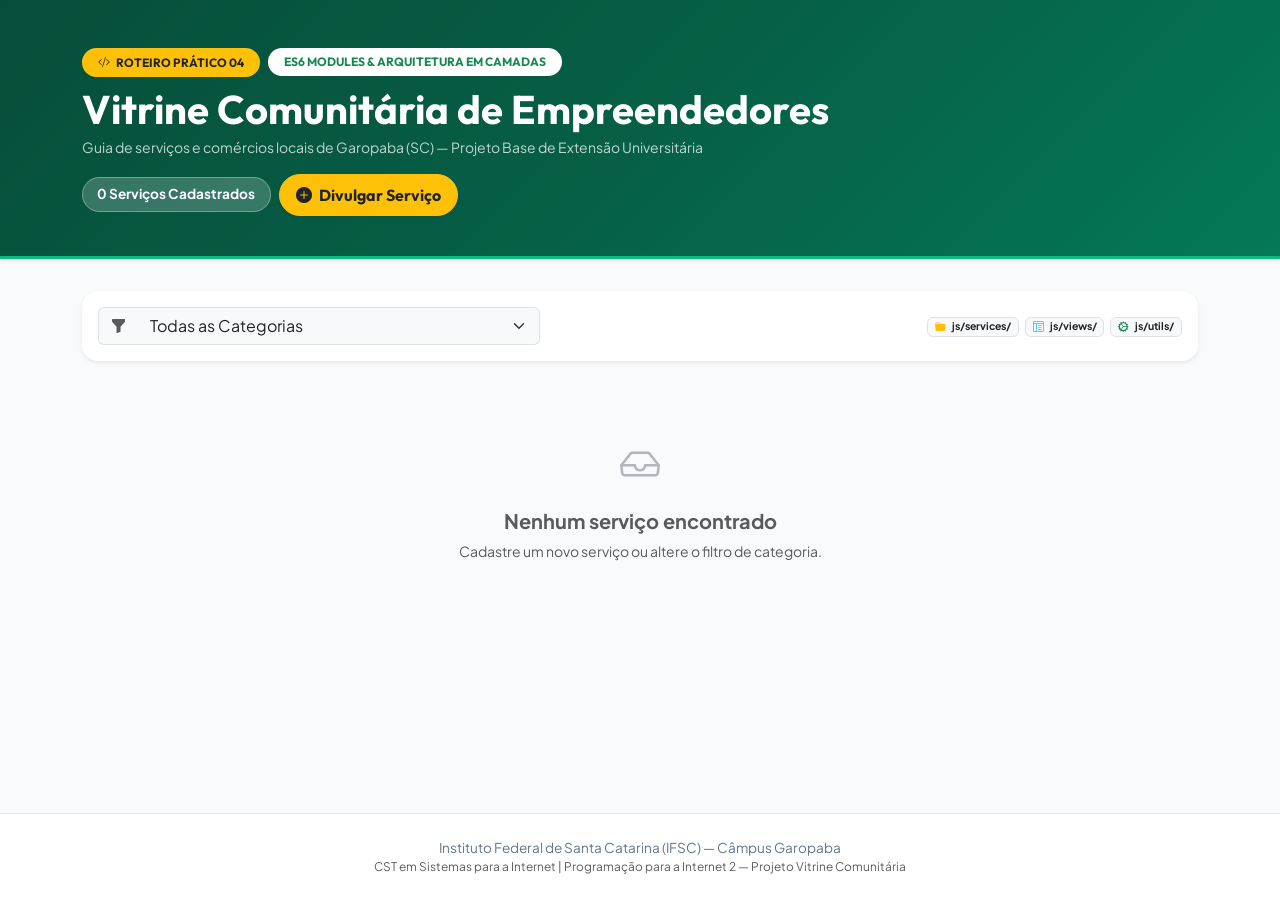
==== index.html @ 0df757b6 "Publica versão atual do projeto" ====
<!DOCTYPE html>
<html lang="pt-BR">

<head>
  <meta charset="UTF-8">
  <meta name="viewport" content="width=device-width, initial-scale=1.0">
  <title>Vitrine Comunitária de Garopaba — Roteiro 04 (ES6 Modules)</title>

  <!-- Bootstrap 5 CSS & Icons & Fonts -->
  <link rel="stylesheet" href="https://cdn.jsdelivr.net/npm/bootstrap@5.3.3/dist/css/bootstrap.min.css">
  <link rel="stylesheet" href="https://cdn.jsdelivr.net/npm/bootstrap-icons@1.11.3/font/bootstrap-icons.min.css">

  <!--  Google Fonts -->
  <link rel="preconnect" href="https://fonts.googleapis.com">
  <link rel="preconnect" href="https://fonts.gstatic.com" crossorigin>
  <link rel="stylesheet"
    href="https://fonts.googleapis.com/css2?family=Outfit:wght@500;700;800&family=Plus+Jakarta+Sans:wght@400;500;600;700&family=Fira+Code:wght@400;500;600&display=swap">
  <link rel="stylesheet" href="styles.css">
</head>

<body>

  <!-- TOAST DE NOTIFICAÇÃO FLUTUANTE -->

  <div class="toast-container position-fixed top-0 end-0 p-3" style="z-index: 1090;">
    <div id="toastNotificacao" class="toast align-items-center text-bg-success border-0 shadow-lg" role="alert"
      aria-live="assertive" aria-atomic="true">
      <div class="d-flex">
        <div class="toast-body d-flex align-items-center gap-2">
          <i class="bi bi-check-circle-fill fs-5"></i>
          <div>
            <strong id="toastTitulo" class="d-block">Sucesso!</strong>
            <span id="toastMensagem">Operação realizada com êxito.</span>
          </div>
        </div>
        <button type="button" class="btn-close btn-close-white me-2 m-auto" data-bs-dismiss="toast"
          aria-label="Fechar"></button>
      </div>
    </div>
  </div>

  <!-- HERO BANNER -->
  <header class="hero-banner shadow-sm">
    <div class="container">
      <div class="d-flex align-items-center justify-content-between flex-wrap gap-3">
        <div>
          <div class="d-flex align-items-center gap-2 mb-2">
            <span class="badge bg-warning text-dark font-outfit fw-bold px-3 py-2 rounded-pill">
              <i class="bi bi-code-slash me-1"></i> ROTEIRO PRÁTICO 04
            </span>
            <span class="badge bg-white text-success font-outfit fw-bold px-3 py-2 rounded-pill">
              ES6 MODULES &amp; ARQUITETURA EM CAMADAS
            </span>
          </div>
          <h1 class="display-6 fw-bold font-outfit mb-1">Vitrine Comunitária de Empreendedores</h1>
          <p class="mb-0 opacity-75 small">Guia de serviços e comércios locais de Garopaba (SC) — Projeto Base de
            Extensão Universitária</p>
        </div>
        <div class="d-flex align-items-center gap-2">
          <span class="badge-counter" id="totalServicosBadge">Carregando...</span>
          <button class="btn btn-warning text-dark font-outfit fw-bold px-3 py-2 rounded-pill shadow-sm"
            data-bs-toggle="modal" data-bs-target="#modalCadastro">
            <i class="bi bi-plus-circle-fill me-1"></i> Divulgar Serviço
          </button>
        </div>
      </div>
    </div>
  </header>

  <!-- FILTROS & CONTEÚDO PRINCIPAL -->
  <main class="container mb-5">

    <!-- BARRA DE CONTROLE E FILTRO -->
    <div class="card border-0 shadow-sm rounded-4 mb-4 p-3 bg-white">
      <div class="row g-3 align-items-center justify-content-between">
        <div class="col-md-5">
          <div class="input-group">
            <span class="input-group-text bg-light border-end-0"><i class="bi bi-funnel-fill text-muted"></i></span>
            <select class="form-select border-start-0 bg-light" id="filtroCategoria">
              <option value="todas">Todas as Categorias</option>
              <option value="Alimentação">Alimentação &amp; Gastronomia</option>
              <option value="Tecnologia">Tecnologia &amp; Internet</option>
              <option value="Artesanato">Artesanato &amp; Arte Local</option>
              <option value="Serviços Gerais">Serviços Gerais &amp; Reformas</option>
              <option value="Turismo">Turismo &amp; Passeios</option>
            </select>
          </div>
        </div>

        <div class="col-md-7 text-md-end text-muted small">
          <span class="badge bg-light text-dark border me-1"><i class="bi bi-folder-fill text-warning me-1"></i>
            js/services/</span>
          <span class="badge bg-light text-dark border me-1"><i
              class="bi bi-layout-text-window-reverse text-info me-1"></i> js/views/</span>
          <span class="badge bg-light text-dark border"><i class="bi bi-gear-wide-connected text-success me-1"></i>
            js/utils/</span>
        </div>
      </div>
    </div>

    <!-- GRID DINÂMICO DE CARDS DA VITRINE -->
    <div class="row" id="vitrineContainer">
      <!-- Injetado dinamicamente pela vitrineView.js -->
    </div>

  </main>

  <!-- MODAL DE CADASTRO COM VALIDAÇÃO VISUAL BOOTSTRAP 5 -->
  <div class="modal fade" id="modalCadastro" tabindex="-1" aria-labelledby="modalCadastroLabel" aria-hidden="true">
    <div class="modal-dialog modal-dialog-centered">
      <div class="modal-content rounded-4 border-0 shadow-lg">
        <div class="modal-header border-0 pb-0">
          <h5 class="modal-title font-outfit fw-bold text-dark" id="modalCadastroLabel">
            <i class="bi bi-shop text-success me-2"></i>Cadastrar Serviço na Vitrine
          </h5>
          <button type="button" class="btn-close" data-bs-dismiss="modal" aria-label="Fechar"></button>
        </div>

        <form id="formCadastro" novalidate>
          <input type="hidden" id="servicoId" value="">
          <div class="modal-body pt-3">
            <p class="text-muted small mb-3">Preencha as informações do empreendedor local para cadastrar na vitrine:
            </p>

            <div class="mb-3">
              <label for="nome" class="form-label small fw-bold text-muted">Nome do Empreendimento / Profissional
                *</label>
              <input type="text" class="form-control rounded-3" id="nome" placeholder="Ex: Maré Alta Artesanatos"
                required>
              <div class="invalid-feedback">Por favor, informe o nome do empreendimento.</div>
            </div>

            <div class="row g-2 mb-3">
              <div class="col-md-6">
                <label for="categoria" class="form-label small fw-bold text-muted">Categoria *</label>
                <select class="form-select rounded-3" id="categoria" required>
                  <option value="" selected disabled>Selecione...</option>
                  <option value="Alimentação">Alimentação &amp; Gastronomia</option>
                  <option value="Tecnologia">Tecnologia &amp; Internet</option>
                  <option value="Artesanato">Artesanato &amp; Arte Local</option>
                  <option value="Serviços Gerais">Serviços Gerais &amp; Reformas</option>
                  <option value="Turismo">Turismo &amp; Passeios</option>
                </select>
                <div class="invalid-feedback">Selecione uma categoria.</div>
              </div>

              <div class="col-md-6">
                <label for="bairro" class="form-label small fw-bold text-muted">Bairro / Localidade *</label>
                <input type="text" class="form-control rounded-3" id="bairro" placeholder="Ex: Ferrugem, Centro..."
                  required>
                <div class="invalid-feedback">Informe o bairro em Garopaba.</div>
              </div>
            </div>

            <div class="row g-2 mb-3">
              <div class="col-md-6">
                <label for="precoBase" class="form-label small fw-bold text-muted">Preço Base Referência (R$) *</label>
                <input type="number" step="0.50" min="0" class="form-control rounded-3" id="precoBase"
                  placeholder="Ex: 50.00" required>
                <div class="invalid-feedback">Informe um valor válido em R$.</div>
              </div>

              <div class="col-md-6">
                <label for="telefone" class="form-label small fw-bold text-muted">WhatsApp / Telefone *</label>
                <input type="tel" class="form-control rounded-3" id="telefone" placeholder="48999998888" required
                  pattern="[0-9]{10,11}">
                <div class="invalid-feedback">Informe um telefone válido com DDD (10 ou 11 dígitos).</div>
              </div>
            </div>

            <div class="mb-3">
              <label for="descricao" class="form-label small fw-bold text-muted">Descrição dos Serviços e Produtos
                *</label>
              <textarea class="form-control rounded-3" id="descricao" rows="3"
                placeholder="Descreva os produtos, serviços, diferenciais ou formas de atendimento..."
                required></textarea>
              <div class="invalid-feedback">Insira uma breve descrição sobre o negócio.</div>
            </div>
          </div>

          <div class="modal-footer border-0 pt-0">
            <button type="button" class="btn btn-light rounded-pill px-4 text-muted fw-bold"
              data-bs-dismiss="modal">Cancelar</button>
            <button type="submit" class="btn btn-success rounded-pill px-4 font-outfit fw-bold shadow-sm"
              id="btnSalvarModal">
              <i class="bi bi-check2-circle me-1"></i> <span id="btnSalvarTexto">Salvar na Vitrine</span>
            </button>
          </div>
        </form>

      </div>
    </div>
  </div>

  <!-- RODAPÉ INSTITUCIONAL -->
  <footer>
    <div class="container text-center">
      <p class="mb-0">Instituto Federal de Santa Catarina (IFSC) — Câmpus Garopaba</p>
      <p class="small text-muted mb-0">CST em Sistemas para a Internet | Programação para a Internet 2 — Projeto Vitrine
        Comunitária</p>
    </div>
  </footer>

  <!-- SCRIPTS BOOTSTRAP BUNDLE & JS MODULAR ES6 -->
  <script src="https://cdn.jsdelivr.net/npm/bootstrap@5.3.3/dist/js/bootstrap.bundle.min.js"></script>
  <script type="module" src="js/main.js"></script>
</body>

</html>
---- styles.css ----
/* Estilos da Vitrine Comunitária de Garopaba (Roteiro 04) */
:root {
  --ifsc-green: #059669;
  --ifsc-dark-green: #047857;
  --garopaba-blue: #0284c7;
  --bg-page: #f8fafc;
  --text-dark: #0f172a;
}

body {
  font-family: 'Plus Jakarta Sans', sans-serif;
  background-color: var(--bg-page);
  color: var(--text-dark);
  min-height: 100vh;
  display: flex;
  flex-direction: column;
}

.font-outfit {
  font-family: 'Outfit', sans-serif;
}

.hero-banner {
  background: linear-gradient(135deg, #064e3b 0%, #065f46 50%, #047857 100%);
  color: #ffffff;
  padding: 3rem 0 2.5rem;
  margin-bottom: 2rem;
  border-bottom: 3px solid #10b981;
}

.vitrine-card {
  transition: all 0.25s cubic-bezier(0.4, 0, 0.2, 1);
  background: #ffffff;
}

.vitrine-card:hover {
  transform: translateY(-5px);
  box-shadow: 0 15px 30px -10px rgba(0, 0, 0, 0.12) !important;
}

.badge-counter {
  background: rgba(255, 255, 255, 0.2);
  backdrop-filter: blur(5px);
  border: 1px solid rgba(255, 255, 255, 0.3);
  padding: 0.4rem 0.9rem;
  border-radius: 50px;
  font-size: 0.85rem;
  font-weight: 700;
}

.form-control:focus, .form-select:focus {
  border-color: #059669;
  box-shadow: 0 0 0 0.25rem rgba(5, 150, 105, 0.2);
}

footer {
  margin-top: auto;
  background: #ffffff;
  border-top: 1px solid #e2e8f0;
  padding: 1.5rem 0;
  color: #64748b;
  font-size: 0.85rem;
}
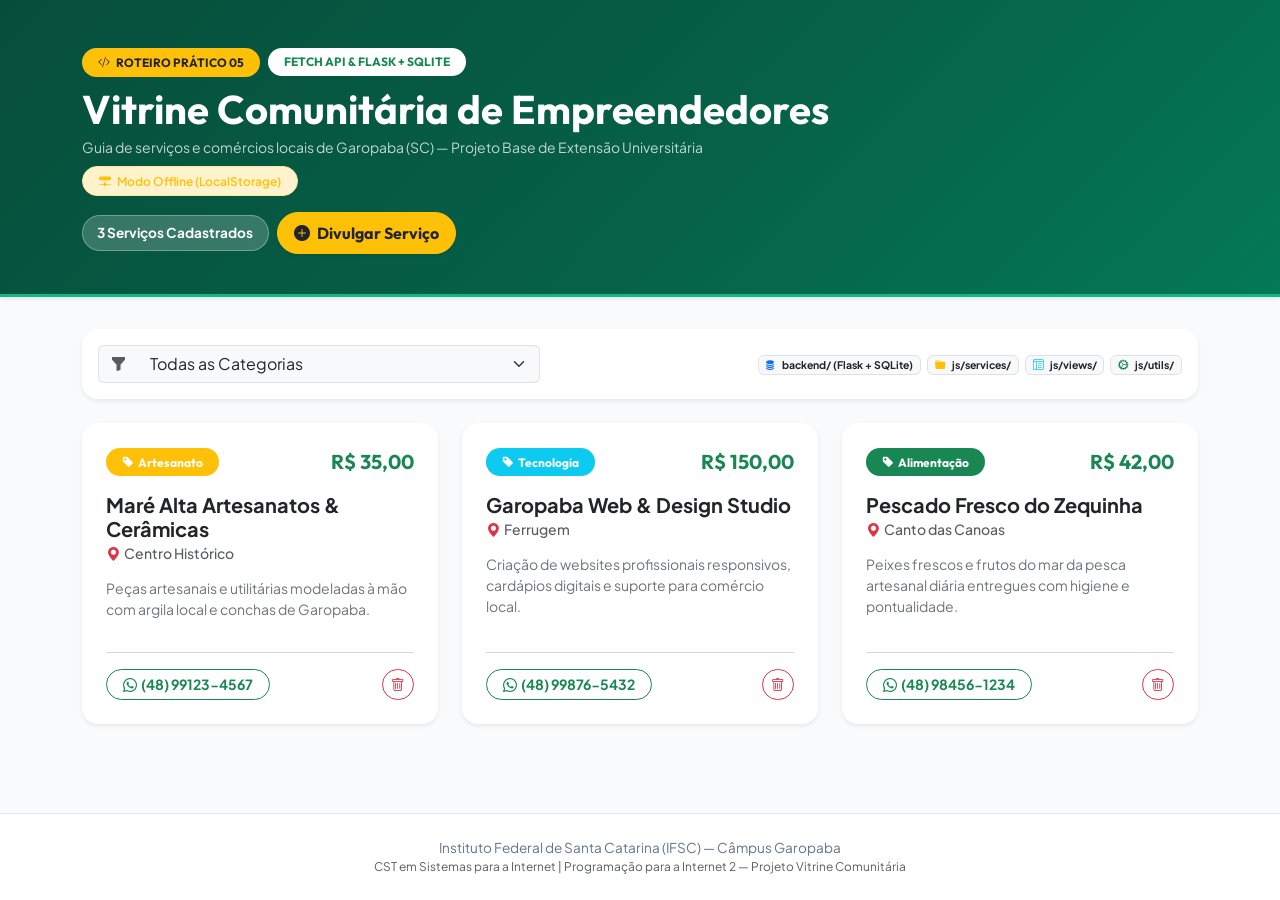
==== commit 5a01cb97: "Roteiro 05: integra Vitrine com API Flask + SQLite e fallback offline - Reorganiza a estrutura confo" ====
--- a/index.html
+++ b/index.html
@@ -4,7 +4,7 @@
 <head>
   <meta charset="UTF-8">
   <meta name="viewport" content="width=device-width, initial-scale=1.0">
-  <title>Vitrine Comunitária de Garopaba — Roteiro 04 (ES6 Modules)</title>
+  <title>Vitrine Comunitária de Garopaba — Roteiro 05 (Flask &amp; SQLite)</title>
 
   <!-- Bootstrap 5 CSS & Icons & Fonts -->
   <link rel="stylesheet" href="https://cdn.jsdelivr.net/npm/bootstrap@5.3.3/dist/css/bootstrap.min.css">
@@ -15,7 +15,7 @@
   <link rel="preconnect" href="https://fonts.gstatic.com" crossorigin>
   <link rel="stylesheet"
     href="https://fonts.googleapis.com/css2?family=Outfit:wght@500;700;800&family=Plus+Jakarta+Sans:wght@400;500;600;700&family=Fira+Code:wght@400;500;600&display=swap">
-  <link rel="stylesheet" href="styles.css">
+  <link rel="stylesheet" href="css/styles.css">
 </head>
 
 <body>
@@ -46,15 +46,19 @@
         <div>
           <div class="d-flex align-items-center gap-2 mb-2">
             <span class="badge bg-warning text-dark font-outfit fw-bold px-3 py-2 rounded-pill">
-              <i class="bi bi-code-slash me-1"></i> ROTEIRO PRÁTICO 04
+              <i class="bi bi-code-slash me-1"></i> ROTEIRO PRÁTICO 05
             </span>
             <span class="badge bg-white text-success font-outfit fw-bold px-3 py-2 rounded-pill">
-              ES6 MODULES &amp; ARQUITETURA EM CAMADAS
+              FETCH API &amp; FLASK + SQLITE
             </span>
           </div>
           <h1 class="display-6 fw-bold font-outfit mb-1">Vitrine Comunitária de Empreendedores</h1>
-          <p class="mb-0 opacity-75 small">Guia de serviços e comércios locais de Garopaba (SC) — Projeto Base de
+          <p class="mb-2 opacity-75 small">Guia de serviços e comércios locais de Garopaba (SC) — Projeto Base de
             Extensão Universitária</p>
+          <span id="statusApiBadge"
+            class="badge bg-light text-secondary border px-3 py-2 rounded-pill fw-semibold">
+            <span class="spinner-border spinner-border-sm me-1" role="status"></span> Verificando conexão com a API...
+          </span>
         </div>
         <div class="d-flex align-items-center gap-2">
           <span class="badge-counter" id="totalServicosBadge">Carregando...</span>
@@ -88,6 +92,8 @@
         </div>
 
         <div class="col-md-7 text-md-end text-muted small">
+          <span class="badge bg-light text-dark border me-1"><i class="bi bi-database-fill text-primary me-1"></i>
+            backend/ (Flask + SQLite)</span>
           <span class="badge bg-light text-dark border me-1"><i class="bi bi-folder-fill text-warning me-1"></i>
             js/services/</span>
           <span class="badge bg-light text-dark border me-1"><i
@@ -117,7 +123,6 @@
         </div>
 
         <form id="formCadastro" novalidate>
-          <input type="hidden" id="servicoId" value="">
           <div class="modal-body pt-3">
             <p class="text-muted small mb-3">Preencha as informações do empreendedor local para cadastrar na vitrine:
             </p>
@@ -182,8 +187,8 @@
             <button type="button" class="btn btn-light rounded-pill px-4 text-muted fw-bold"
               data-bs-dismiss="modal">Cancelar</button>
             <button type="submit" class="btn btn-success rounded-pill px-4 font-outfit fw-bold shadow-sm"
-              id="btnSalvarModal">
-              <i class="bi bi-check2-circle me-1"></i> <span id="btnSalvarTexto">Salvar na Vitrine</span>
+              id="btnSalvar">
+              <i class="bi bi-check2-circle me-1"></i> <span id="btnSalvarTexto">Salvar no Banco</span>
             </button>
           </div>
         </form>
--- a/css/styles.css
+++ b/css/styles.css
@@ -0,0 +1,63 @@
+/* Estilos da Vitrine Comunitária de Garopaba (Roteiro 05) */
+:root {
+  --ifsc-green: #059669;
+  --ifsc-dark-green: #047857;
+  --garopaba-blue: #0284c7;
+  --bg-page: #f8fafc;
+  --text-dark: #0f172a;
+}
+
+body {
+  font-family: 'Plus Jakarta Sans', sans-serif;
+  background-color: var(--bg-page);
+  color: var(--text-dark);
+  min-height: 100vh;
+  display: flex;
+  flex-direction: column;
+}
+
+.font-outfit {
+  font-family: 'Outfit', sans-serif;
+}
+
+.hero-banner {
+  background: linear-gradient(135deg, #064e3b 0%, #065f46 50%, #047857 100%);
+  color: #ffffff;
+  padding: 3rem 0 2.5rem;
+  margin-bottom: 2rem;
+  border-bottom: 3px solid #10b981;
+}
+
+.vitrine-card {
+  transition: all 0.25s cubic-bezier(0.4, 0, 0.2, 1);
+  background: #ffffff;
+}
+
+.vitrine-card:hover {
+  transform: translateY(-5px);
+  box-shadow: 0 15px 30px -10px rgba(0, 0, 0, 0.12) !important;
+}
+
+.badge-counter {
+  background: rgba(255, 255, 255, 0.2);
+  backdrop-filter: blur(5px);
+  border: 1px solid rgba(255, 255, 255, 0.3);
+  padding: 0.4rem 0.9rem;
+  border-radius: 50px;
+  font-size: 0.85rem;
+  font-weight: 700;
+}
+
+.form-control:focus, .form-select:focus {
+  border-color: #059669;
+  box-shadow: 0 0 0 0.25rem rgba(5, 150, 105, 0.2);
+}
+
+footer {
+  margin-top: auto;
+  background: #ffffff;
+  border-top: 1px solid #e2e8f0;
+  padding: 1.5rem 0;
+  color: #64748b;
+  font-size: 0.85rem;
+}
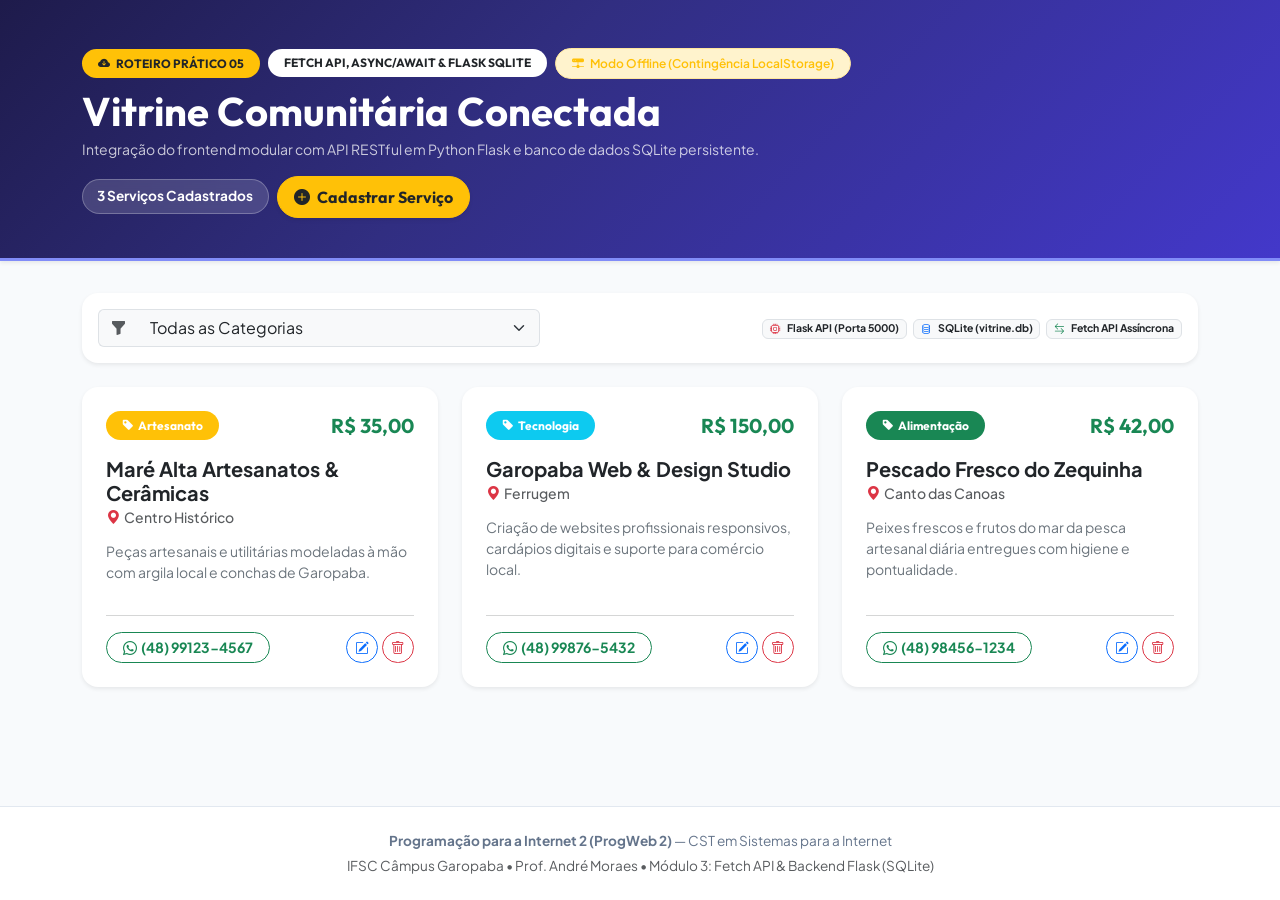
==== commit 567c9ac5: "Alinha a Vitrine com a versão final publicada pelo professor - Tema roxo, textos e badges do hero/ro" ====
--- a/index.html
+++ b/index.html
@@ -1,40 +1,32 @@
 <!DOCTYPE html>
 <html lang="pt-BR">
-
 <head>
   <meta charset="UTF-8">
   <meta name="viewport" content="width=device-width, initial-scale=1.0">
-  <title>Vitrine Comunitária de Garopaba — Roteiro 05 (Flask &amp; SQLite)</title>
+  <title>Vitrine Comunitária de Garopaba — Roteiro 05 (Fetch API & Flask SQLite)</title>
 
   <!-- Bootstrap 5 CSS & Icons & Fonts -->
-  <link rel="stylesheet" href="https://cdn.jsdelivr.net/npm/bootstrap@5.3.3/dist/css/bootstrap.min.css">
+  <link href="https://cdn.jsdelivr.net/npm/bootstrap@5.3.3/dist/css/bootstrap.min.css" rel="stylesheet">
   <link rel="stylesheet" href="https://cdn.jsdelivr.net/npm/bootstrap-icons@1.11.3/font/bootstrap-icons.min.css">
-
-  <!--  Google Fonts -->
   <link rel="preconnect" href="https://fonts.googleapis.com">
   <link rel="preconnect" href="https://fonts.gstatic.com" crossorigin>
-  <link rel="stylesheet"
-    href="https://fonts.googleapis.com/css2?family=Outfit:wght@500;700;800&family=Plus+Jakarta+Sans:wght@400;500;600;700&family=Fira+Code:wght@400;500;600&display=swap">
-  <link rel="stylesheet" href="css/styles.css">
+  <link href="https://fonts.googleapis.com/css2?family=Outfit:wght@500;700;800&family=Plus+Jakarta+Sans:wght@400;500;600;700&family=Fira+Code:wght@400;500;600&display=swap" rel="stylesheet">
+  <link rel="stylesheet" href="styles.css">
 </head>
-
 <body>
 
   <!-- TOAST DE NOTIFICAÇÃO FLUTUANTE -->
-
   <div class="toast-container position-fixed top-0 end-0 p-3" style="z-index: 1090;">
-    <div id="toastNotificacao" class="toast align-items-center text-bg-success border-0 shadow-lg" role="alert"
-      aria-live="assertive" aria-atomic="true">
+    <div id="toastNotificacao" class="toast align-items-center text-bg-success border-0 shadow-lg" role="alert" aria-live="assertive" aria-atomic="true">
       <div class="d-flex">
         <div class="toast-body d-flex align-items-center gap-2">
           <i class="bi bi-check-circle-fill fs-5"></i>
           <div>
-            <strong id="toastTitulo" class="d-block">Sucesso!</strong>
+            <strong id="toastTitulo" class="d-block">Notificação do Sistema</strong>
             <span id="toastMensagem">Operação realizada com êxito.</span>
           </div>
         </div>
-        <button type="button" class="btn-close btn-close-white me-2 m-auto" data-bs-dismiss="toast"
-          aria-label="Fechar"></button>
+        <button type="button" class="btn-close btn-close-white me-2 m-auto" data-bs-dismiss="toast" aria-label="Fechar"></button>
       </div>
     </div>
   </div>
@@ -44,27 +36,24 @@
     <div class="container">
       <div class="d-flex align-items-center justify-content-between flex-wrap gap-3">
         <div>
-          <div class="d-flex align-items-center gap-2 mb-2">
+          <div class="d-flex align-items-center gap-2 mb-2 flex-wrap">
             <span class="badge bg-warning text-dark font-outfit fw-bold px-3 py-2 rounded-pill">
-              <i class="bi bi-code-slash me-1"></i> ROTEIRO PRÁTICO 05
+              <i class="bi bi-cloud-arrow-down-fill me-1"></i> ROTEIRO PRÁTICO 05
             </span>
-            <span class="badge bg-white text-success font-outfit fw-bold px-3 py-2 rounded-pill">
-              FETCH API &amp; FLASK + SQLITE
+            <span class="badge bg-white text-dark font-outfit fw-bold px-3 py-2 rounded-pill">
+              FETCH API, ASYNC/AWAIT &amp; FLASK SQLITE
+            </span>
+            <span id="statusApiBadge" class="badge bg-light text-dark px-3 py-2 rounded-pill fw-semibold border">
+              <i class="bi bi-arrow-repeat"></i> Verificando API...
             </span>
           </div>
-          <h1 class="display-6 fw-bold font-outfit mb-1">Vitrine Comunitária de Empreendedores</h1>
-          <p class="mb-2 opacity-75 small">Guia de serviços e comércios locais de Garopaba (SC) — Projeto Base de
-            Extensão Universitária</p>
-          <span id="statusApiBadge"
-            class="badge bg-light text-secondary border px-3 py-2 rounded-pill fw-semibold">
-            <span class="spinner-border spinner-border-sm me-1" role="status"></span> Verificando conexão com a API...
-          </span>
+          <h1 class="display-6 fw-bold font-outfit mb-1">Vitrine Comunitária Conectada</h1>
+          <p class="mb-0 opacity-75 small">Integração do frontend modular com API RESTful em Python Flask e banco de dados SQLite persistente.</p>
         </div>
         <div class="d-flex align-items-center gap-2">
           <span class="badge-counter" id="totalServicosBadge">Carregando...</span>
-          <button class="btn btn-warning text-dark font-outfit fw-bold px-3 py-2 rounded-pill shadow-sm"
-            data-bs-toggle="modal" data-bs-target="#modalCadastro">
-            <i class="bi bi-plus-circle-fill me-1"></i> Divulgar Serviço
+          <button class="btn btn-warning text-dark font-outfit fw-bold px-3 py-2 rounded-pill shadow-sm" data-bs-toggle="modal" data-bs-target="#modalCadastro">
+            <i class="bi bi-plus-circle-fill me-1"></i> Cadastrar Serviço
           </button>
         </div>
       </div>
@@ -73,7 +62,7 @@
 
   <!-- FILTROS & CONTEÚDO PRINCIPAL -->
   <main class="container mb-5">
-
+    
     <!-- BARRA DE CONTROLE E FILTRO -->
     <div class="card border-0 shadow-sm rounded-4 mb-4 p-3 bg-white">
       <div class="row g-3 align-items-center justify-content-between">
@@ -92,19 +81,14 @@
         </div>
 
         <div class="col-md-7 text-md-end text-muted small">
-          <span class="badge bg-light text-dark border me-1"><i class="bi bi-database-fill text-primary me-1"></i>
-            backend/ (Flask + SQLite)</span>
-          <span class="badge bg-light text-dark border me-1"><i class="bi bi-folder-fill text-warning me-1"></i>
-            js/services/</span>
-          <span class="badge bg-light text-dark border me-1"><i
-              class="bi bi-layout-text-window-reverse text-info me-1"></i> js/views/</span>
-          <span class="badge bg-light text-dark border"><i class="bi bi-gear-wide-connected text-success me-1"></i>
-            js/utils/</span>
+          <span class="badge bg-light text-dark border me-1"><i class="bi bi-cpu text-danger me-1"></i> Flask API (Porta 5000)</span>
+          <span class="badge bg-light text-dark border me-1"><i class="bi bi-database text-primary me-1"></i> SQLite (vitrine.db)</span>
+          <span class="badge bg-light text-dark border"><i class="bi bi-arrow-left-right text-success me-1"></i> Fetch API Assíncrona</span>
         </div>
       </div>
     </div>
 
-    <!-- GRID DINÂMICO DE CARDS DA VITRINE -->
+    <!-- GRID DINÂMICO DE CARDS DA VITRINE (COM SPINNER DE CARREGAMENTO) -->
     <div class="row" id="vitrineContainer">
       <!-- Injetado dinamicamente pela vitrineView.js -->
     </div>
@@ -121,17 +105,15 @@
           </h5>
           <button type="button" class="btn-close" data-bs-dismiss="modal" aria-label="Fechar"></button>
         </div>
-
+        
         <form id="formCadastro" novalidate>
+          <input type="hidden" id="servicoId" value="">
           <div class="modal-body pt-3">
-            <p class="text-muted small mb-3">Preencha as informações do empreendedor local para cadastrar na vitrine:
-            </p>
+            <p class="text-muted small mb-3">Preencha as informações do empreendedor local para gravar no banco de dados SQLite:</p>
 
             <div class="mb-3">
-              <label for="nome" class="form-label small fw-bold text-muted">Nome do Empreendimento / Profissional
-                *</label>
-              <input type="text" class="form-control rounded-3" id="nome" placeholder="Ex: Maré Alta Artesanatos"
-                required>
+              <label for="nome" class="form-label small fw-bold text-muted">Nome do Empreendimento / Profissional *</label>
+              <input type="text" class="form-control rounded-3" id="nome" placeholder="Ex: Maré Alta Artesanatos" required>
               <div class="invalid-feedback">Por favor, informe o nome do empreendimento.</div>
             </div>
 
@@ -139,7 +121,7 @@
               <div class="col-md-6">
                 <label for="categoria" class="form-label small fw-bold text-muted">Categoria *</label>
                 <select class="form-select rounded-3" id="categoria" required>
-                  <option value="" selected disabled>Selecione...</option>
+                  <option value="" disabled selected>Selecione...</option>
                   <option value="Alimentação">Alimentação &amp; Gastronomia</option>
                   <option value="Tecnologia">Tecnologia &amp; Internet</option>
                   <option value="Artesanato">Artesanato &amp; Arte Local</option>
@@ -151,48 +133,38 @@
 
               <div class="col-md-6">
                 <label for="bairro" class="form-label small fw-bold text-muted">Bairro / Localidade *</label>
-                <input type="text" class="form-control rounded-3" id="bairro" placeholder="Ex: Ferrugem, Centro..."
-                  required>
+                <input type="text" class="form-control rounded-3" id="bairro" placeholder="Ex: Ferrugem" required>
                 <div class="invalid-feedback">Informe o bairro em Garopaba.</div>
               </div>
             </div>
 
             <div class="row g-2 mb-3">
               <div class="col-md-6">
-                <label for="precoBase" class="form-label small fw-bold text-muted">Preço Base Referência (R$) *</label>
-                <input type="number" step="0.50" min="0" class="form-control rounded-3" id="precoBase"
-                  placeholder="Ex: 50.00" required>
-                <div class="invalid-feedback">Informe um valor válido em R$.</div>
+                <label for="precoBase" class="form-label small fw-bold text-muted">Preço Base (R$) *</label>
+                <input type="number" class="form-control rounded-3" id="precoBase" placeholder="Ex: 50.00" step="0.01" min="0" required>
+                <div class="invalid-feedback">Informe um valor válido.</div>
               </div>
 
               <div class="col-md-6">
-                <label for="telefone" class="form-label small fw-bold text-muted">WhatsApp / Telefone *</label>
-                <input type="tel" class="form-control rounded-3" id="telefone" placeholder="48999998888" required
-                  pattern="[0-9]{10,11}">
-                <div class="invalid-feedback">Informe um telefone válido com DDD (10 ou 11 dígitos).</div>
+                <label for="telefone" class="form-label small fw-bold text-muted">WhatsApp / Contato *</label>
+                <input type="text" class="form-control rounded-3" id="telefone" placeholder="Ex: 48999998888" maxlength="11" required>
+                <div class="invalid-feedback">Informe o WhatsApp com DDD.</div>
               </div>
             </div>
 
             <div class="mb-3">
-              <label for="descricao" class="form-label small fw-bold text-muted">Descrição dos Serviços e Produtos
-                *</label>
-              <textarea class="form-control rounded-3" id="descricao" rows="3"
-                placeholder="Descreva os produtos, serviços, diferenciais ou formas de atendimento..."
-                required></textarea>
-              <div class="invalid-feedback">Insira uma breve descrição sobre o negócio.</div>
+              <label for="descricao" class="form-label small fw-bold text-muted">Descrição do Serviço ou Produto</label>
+              <textarea class="form-control rounded-3" id="descricao" rows="3" placeholder="Descreva os produtos, horários ou diferenciais do empreendimento..."></textarea>
             </div>
           </div>
 
           <div class="modal-footer border-0 pt-0">
-            <button type="button" class="btn btn-light rounded-pill px-4 text-muted fw-bold"
-              data-bs-dismiss="modal">Cancelar</button>
-            <button type="submit" class="btn btn-success rounded-pill px-4 font-outfit fw-bold shadow-sm"
-              id="btnSalvar">
-              <i class="bi bi-check2-circle me-1"></i> <span id="btnSalvarTexto">Salvar no Banco</span>
+            <button type="button" class="btn btn-light rounded-pill px-3" data-bs-dismiss="modal">Cancelar</button>
+            <button type="submit" class="btn btn-success rounded-pill px-4 font-outfit fw-bold" id="btnSalvar">
+              <span id="btnSalvarTexto">Salvar no Banco</span>
             </button>
           </div>
         </form>
-
       </div>
     </div>
   </div>
@@ -200,15 +172,13 @@
   <!-- RODAPÉ INSTITUCIONAL -->
   <footer>
     <div class="container text-center">
-      <p class="mb-0">Instituto Federal de Santa Catarina (IFSC) — Câmpus Garopaba</p>
-      <p class="small text-muted mb-0">CST em Sistemas para a Internet | Programação para a Internet 2 — Projeto Vitrine
-        Comunitária</p>
+      <p class="mb-1"><strong>Programação para a Internet 2 (ProgWeb 2)</strong> — CST em Sistemas para a Internet</p>
+      <p class="mb-0 text-muted">IFSC Câmpus Garopaba &bull; Prof. André Moraes &bull; Módulo 3: Fetch API &amp; Backend Flask (SQLite)</p>
     </div>
   </footer>
 
-  <!-- SCRIPTS BOOTSTRAP BUNDLE & JS MODULAR ES6 -->
+  <!-- Bootstrap 5 JS Bundle & Ponto de Entrada Modular -->
   <script src="https://cdn.jsdelivr.net/npm/bootstrap@5.3.3/dist/js/bootstrap.bundle.min.js"></script>
   <script type="module" src="js/main.js"></script>
 </body>
-
-</html>+</html>
--- a/styles.css
+++ b/styles.css
@@ -0,0 +1,65 @@
+/* Estilos da Vitrine Comunitária de Garopaba (Roteiro 05 - Fetch API & Flask) */
+:root {
+  --ifsc-green: #059669;
+  --ifsc-dark-green: #047857;
+  --garopaba-blue: #0284c7;
+  --accent-purple: #7c3aed;
+  --bg-page: #f8fafc;
+  --text-dark: #0f172a;
+}
+
+body {
+  font-family: 'Plus Jakarta Sans', sans-serif;
+  background-color: var(--bg-page);
+  color: var(--text-dark);
+  min-height: 100vh;
+  display: flex;
+  flex-direction: column;
+}
+
+.font-outfit {
+  font-family: 'Outfit', sans-serif;
+}
+
+.hero-banner {
+  background: linear-gradient(135deg, #1e1b4b 0%, #312e81 40%, #4338ca 100%);
+  color: #ffffff;
+  padding: 3rem 0 2.5rem;
+  margin-bottom: 2rem;
+  border-bottom: 3px solid #818cf8;
+}
+
+.vitrine-card {
+  transition: all 0.25s cubic-bezier(0.4, 0, 0.2, 1);
+  background: #ffffff;
+}
+
+.vitrine-card:hover {
+  transform: translateY(-5px);
+  box-shadow: 0 15px 30px -10px rgba(0, 0, 0, 0.12) !important;
+}
+
+.badge-counter {
+  background: rgba(255, 255, 255, 0.15);
+  backdrop-filter: blur(5px);
+  border: 1px solid rgba(255, 255, 255, 0.25);
+  padding: 0.4rem 0.9rem;
+  border-radius: 50px;
+  font-size: 0.85rem;
+  font-weight: 700;
+  color: #ffffff;
+}
+
+.form-control:focus, .form-select:focus {
+  border-color: #6366f1;
+  box-shadow: 0 0 0 0.25rem rgba(99, 102, 241, 0.2);
+}
+
+footer {
+  margin-top: auto;
+  background: #ffffff;
+  border-top: 1px solid #e2e8f0;
+  padding: 1.5rem 0;
+  color: #64748b;
+  font-size: 0.85rem;
+}
